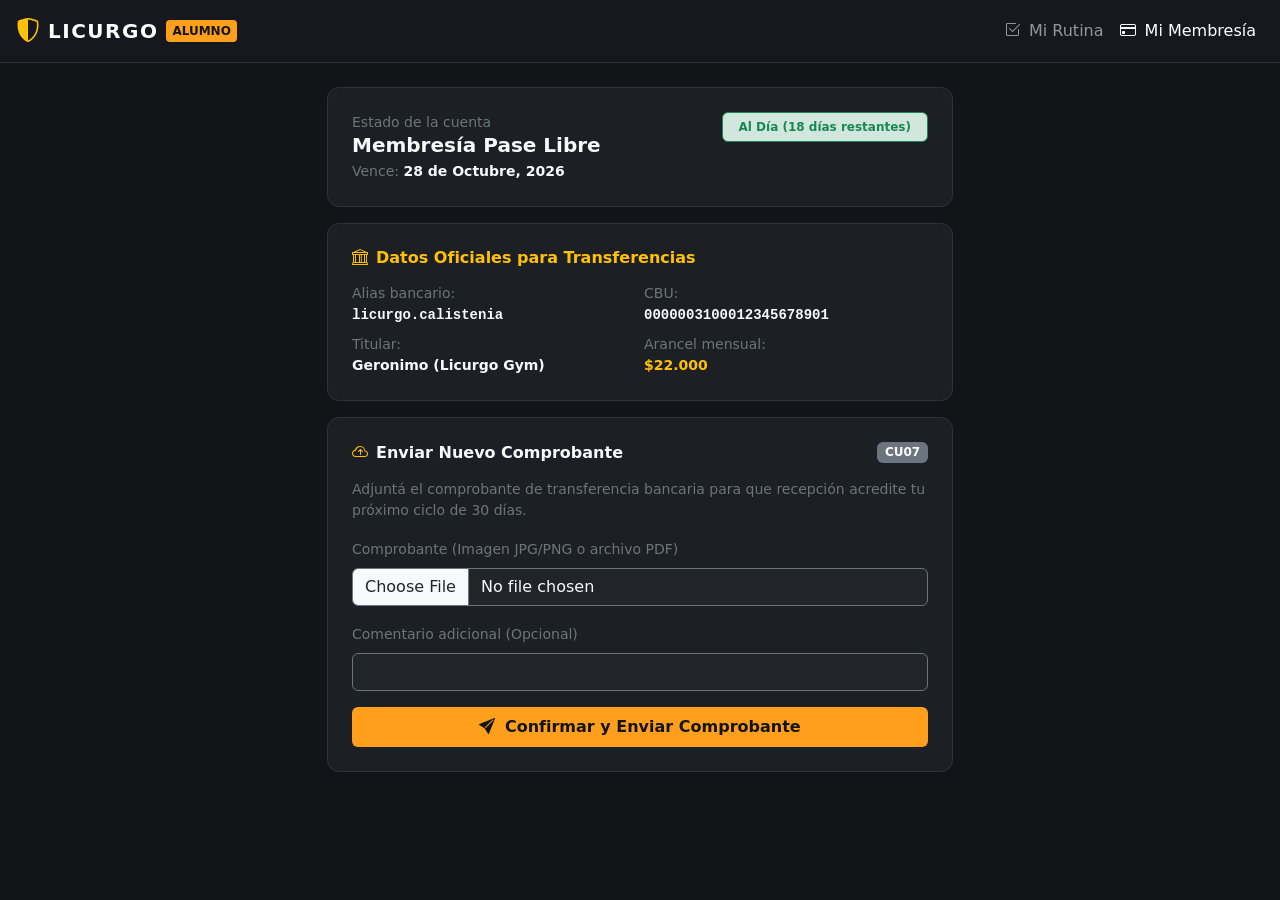
==== pages/alumno/membresia.html @ c78ac469 "first commit - rol Alumno-coach" ====
<!doctype html>
<html lang="es">
  <head>
    <meta charset="UTF-8" />
    <meta name="viewport" content="width=device-width, initial-scale=1.0" />
    <title>Mi Membresía - Licurgo Calistenia</title>
    <link
      href="https://cdn.jsdelivr.net/npm/bootstrap@5.3.3/dist/css/bootstrap.min.css"
      rel="stylesheet"
    />
    <link
      href="https://cdn.jsdelivr.net/npm/bootstrap-icons@1.11.3/font/bootstrap-icons.min.css"
      rel="stylesheet"
    />
    <link rel="stylesheet" href="../../css/style.css" />
  </head>
  <body>
    <!-- Navbar -->
    <nav class="navbar navbar-expand-lg navbar-dark navbar-custom sticky-top">
      <div class="container-fluid px-3">
        <a
          class="navbar-brand d-flex align-items-center"
          href="../../index.html"
          title="Volver al Selector de Roles"
        >
          <i class="bi bi-shield-shaded text-warning fs-4 me-2"></i>
          <span class="brand-title">LICURGO</span>
          <span class="brand-badge">ALUMNO</span>
        </a>
        <button
          class="navbar-toggler"
          type="button"
          data-bs-toggle="collapse"
          data-bs-target="#navAlumno"
        >
          <span class="navbar-toggler-icon"></span>
        </button>

        <div class="collapse navbar-collapse" id="navAlumno">
          <ul class="navbar-nav ms-auto mb-2 mb-lg-0">
            <li class="nav-item">
              <a class="nav-link" href="rutina.html">
                <i class="bi bi-check2-square me-1"></i> Mi Rutina
              </a>
            </li>
            <li class="nav-item">
              <a class="nav-link active" href="membresia.html">
                <i class="bi bi-credit-card me-1"></i> Mi Membresía
              </a>
            </li>
          </ul>
        </div>
      </div>
    </nav>

    <main class="container py-4" style="max-width: 650px">
      <!-- Estado Actual de la Cuenta -->
      <div class="custom-card p-4 mb-3">
        <div class="d-flex justify-content-between align-items-start">
          <div>
            <span class="text-secondary small d-block"
              >Estado de la cuenta</span
            >
            <h2 class="h5 text-light fw-bold mb-1">Membresía Pase Libre</h2>
            <p class="text-secondary small mb-0">
              Vence: <strong class="text-light">28 de Octubre, 2026</strong>
            </p>
          </div>
          <span
            class="badge bg-success-subtle text-success border border-success px-3 py-2"
          >
            Al Día (18 días restantes)
          </span>
        </div>
      </div>

      <!-- Datos Bancarios Oficiales -->
      <div class="custom-card p-4 mb-3">
        <h3 class="h6 text-warning fw-bold mb-3">
          <i class="bi bi-bank me-2"></i>Datos Oficiales para Transferencias
        </h3>
        <div class="row g-2 small">
          <div class="col-sm-6">
            <span class="text-secondary d-block">Alias bancario:</span>
            <strong class="text-light font-monospace"
              >licurgo.calistenia</strong
            >
          </div>
          <div class="col-sm-6">
            <span class="text-secondary d-block">CBU:</span>
            <strong class="text-light font-monospace"
              >0000003100012345678901</strong
            >
          </div>
          <div class="col-sm-6 mt-2">
            <span class="text-secondary d-block">Titular:</span>
            <strong class="text-light">Geronimo (Licurgo Gym)</strong>
          </div>
          <div class="col-sm-6 mt-2">
            <span class="text-secondary d-block">Arancel mensual:</span>
            <strong class="text-warning">$22.000</strong>
          </div>
        </div>
      </div>

      <!-- Formulario para Subir Comprobante (CU07) -->
      <div class="custom-card p-4">
        <div class="d-flex justify-content-between align-items-center mb-3">
          <h3 class="h6 text-light fw-bold mb-0">
            <i class="bi bi-cloud-arrow-up me-2 text-warning"></i>Enviar Nuevo
            Comprobante
          </h3>
          <span class="badge text-bg-secondary">CU07</span>
        </div>
        <p class="text-secondary small">
          Adjuntá el comprobante de transferencia bancaria para que recepción
          acredite tu próximo ciclo de 30 días.
        </p>

        <form>
          <div class="mb-3">
            <label class="form-label text-secondary small"
              >Comprobante (Imagen JPG/PNG o archivo PDF)</label
            >
            <input
              class="form-control bg-dark text-light border-secondary"
              type="file"
              accept="image/*,application/pdf"
            />
          </div>
          <div class="mb-3">
            <label class="form-label text-secondary small"
              >Comentario adicional (Opcional)</label
            >
            <input
              type="text"
              class="form-control bg-dark text-light border-secondary"
              placeholder="Ej: Transferencia enviada desde cuenta de mi titular"
            />
          </div>
          <button type="button" class="btn btn-gold w-100 py-2">
            <i class="bi bi-send-fill me-1"></i> Confirmar y Enviar Comprobante
          </button>
        </form>
      </div>
    </main>

    <script src="https://cdn.jsdelivr.net/npm/bootstrap@5.3.3/dist/js/bootstrap.bundle.min.js"></script>
  </body>
</html>
---- css/style.css ----
:root {
  --bg-dark: #121417;
  --bg-card: #1c1f24;
  --bg-card-hover: #262a30;
  --accent-gold: #ff9f1c;
  --accent-hover: #e08b15;
  --text-muted: #9aa0a6;
  --border-color: #2e333d;
}

body {
  background-color: var(--bg-dark);
  color: #f1f3f5;
  font-family: system-ui, -apple-system, "Segoe UI", Roboto, sans-serif;
  min-height: 100vh;
  display: flex;
  flex-direction: column;
}

/* Navbar */
.navbar-custom {
  background-color: #16181d;
  border-bottom: 1px solid var(--border-color);
}

.brand-title {
  font-weight: 800;
  letter-spacing: 1.5px;
  color: #fff;
  text-transform: uppercase;
}

.brand-badge {
  font-size: 0.75rem;
  background-color: var(--accent-gold);
  color: #121417;
  font-weight: 700;
  border-radius: 4px;
  padding: 2px 6px;
  margin-left: 8px;
}

/* Tarjetas y Contenedores */
.custom-card {
  background-color: var(--bg-card);
  border: 1px solid var(--border-color);
  border-radius: 12px;
  transition: transform 0.2s ease, border-color 0.2s ease;
}

.custom-card:hover {
  border-color: var(--accent-gold);
  transform: translateY(-3px);
}

/* Botones con estilo de la marca */
.btn-gold {
  background-color: var(--accent-gold);
  color: #121417;
  font-weight: 600;
  border: none;
}

.btn-gold:hover {
  background-color: var(--accent-hover);
  color: #000;
}

/* Checklist para alumno estilo Notas */
.exercise-item {
  border-bottom: 1px solid var(--border-color);
  padding: 12px 0;
}

.exercise-item:last-child {
  border-bottom: none;
}

.form-check-input:checked {
  background-color: var(--accent-gold);
  border-color: var(--accent-gold);
}
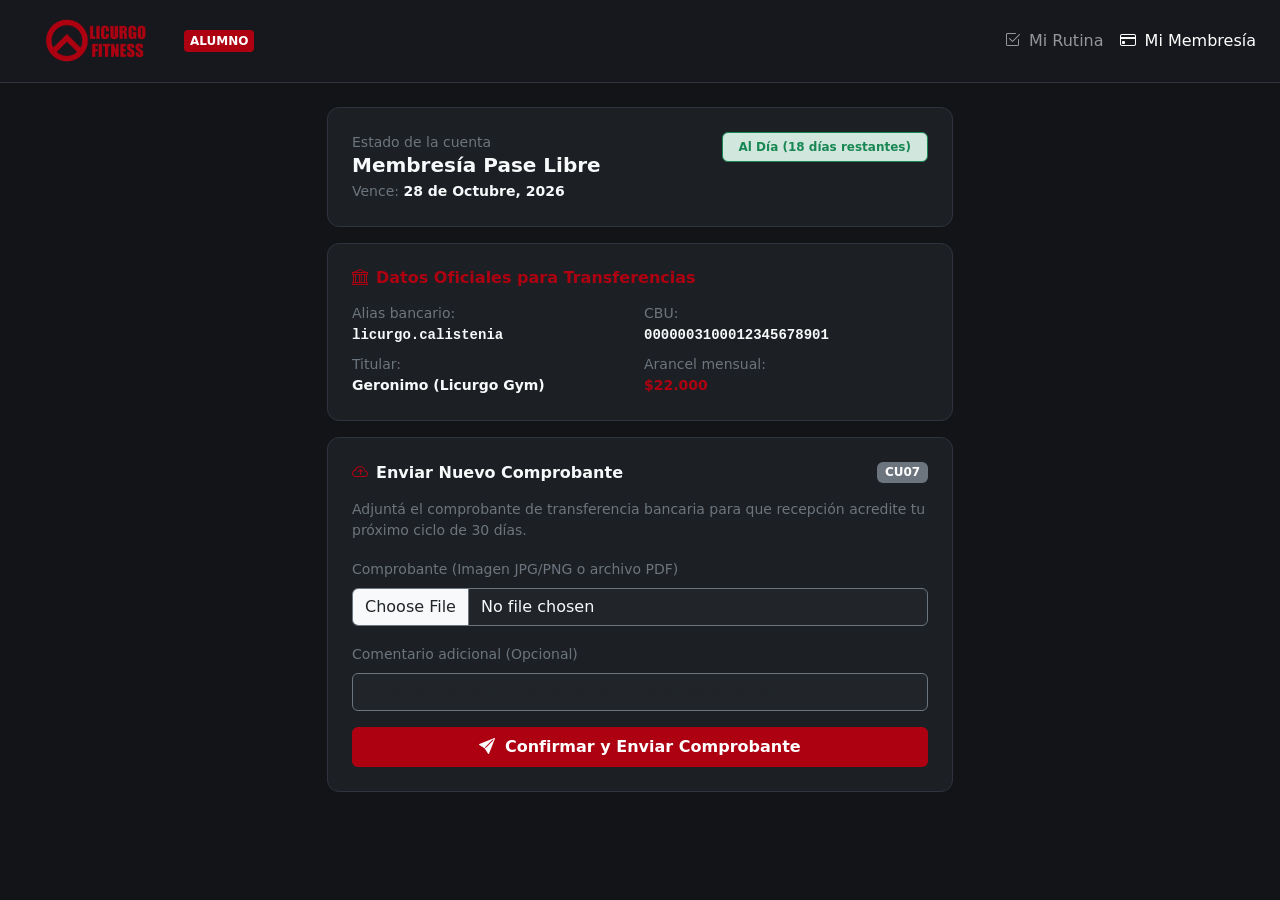
==== commit ec70bce3: "Actualizacion de color rojo y logo en navbar" ====
--- a/pages/alumno/membresia.html
+++ b/pages/alumno/membresia.html
@@ -23,8 +23,11 @@
           href="../../index.html"
           title="Volver al Selector de Roles"
         >
-          <i class="bi bi-shield-shaded text-warning fs-4 me-2"></i>
-          <span class="brand-title">LICURGO</span>
+          <img
+            src="../../img/LicurgoLogo.png"
+            class="brand-logo"
+            alt="Licurgo Fitness"
+          />
           <span class="brand-badge">ALUMNO</span>
         </a>
         <button
--- a/css/style.css
+++ b/css/style.css
@@ -2,10 +2,12 @@
   --bg-dark: #121417;
   --bg-card: #1c1f24;
   --bg-card-hover: #262a30;
-  --accent-gold: #ff9f1c;
-  --accent-hover: #e08b15;
+  --accent-burgundy: #ad0111;
+  --accent-hover: #8f000e;
   --text-muted: #9aa0a6;
   --border-color: #2e333d;
+  --bs-warning: var(--accent-burgundy);
+  --bs-warning-rgb: 173, 1, 17;
 }
 
 body {
@@ -23,17 +25,21 @@
   border-bottom: 1px solid var(--border-color);
 }
 
-.brand-title {
-  font-weight: 800;
-  letter-spacing: 1.5px;
-  color: #fff;
-  text-transform: uppercase;
+.brand-logo {
+  width: 160px;
+  height: 56px;
+  object-fit: contain;
+}
+
+.brand-logo-main {
+  width: min(300px, 80vw);
+  height: auto;
 }
 
 .brand-badge {
   font-size: 0.75rem;
-  background-color: var(--accent-gold);
-  color: #121417;
+  background-color: var(--accent-burgundy);
+  color: #fff;
   font-weight: 700;
   border-radius: 4px;
   padding: 2px 6px;
@@ -49,21 +55,35 @@
 }
 
 .custom-card:hover {
-  border-color: var(--accent-gold);
+  border-color: var(--accent-burgundy);
   transform: translateY(-3px);
 }
 
 /* Botones con estilo de la marca */
 .btn-gold {
-  background-color: var(--accent-gold);
-  color: #121417;
+  background-color: var(--accent-burgundy);
+  color: #fff;
   font-weight: 600;
   border: none;
 }
 
 .btn-gold:hover {
   background-color: var(--accent-hover);
-  color: #000;
+  color: #fff;
+}
+
+.btn-outline-warning {
+  --bs-btn-color: var(--accent-burgundy);
+  --bs-btn-border-color: var(--accent-burgundy);
+  --bs-btn-hover-color: #fff;
+  --bs-btn-hover-bg: var(--accent-burgundy);
+  --bs-btn-hover-border-color: var(--accent-burgundy);
+  --bs-btn-focus-shadow-rgb: 173, 1, 17;
+  --bs-btn-active-color: #fff;
+  --bs-btn-active-bg: var(--accent-hover);
+  --bs-btn-active-border-color: var(--accent-hover);
+  --bs-btn-disabled-color: var(--accent-burgundy);
+  --bs-btn-disabled-border-color: var(--accent-burgundy);
 }
 
 /* Checklist para alumno estilo Notas */
@@ -76,7 +96,12 @@
   border-bottom: none;
 }
 
+.form-check .form-check-input {
+  margin-left: 0em;
+}
+
 .form-check-input:checked {
-  background-color: var(--accent-gold);
-  border-color: var(--accent-gold);
+  background-color: var(--accent-burgundy);
+  border-color: var(--accent-burgundy);
+
 }
